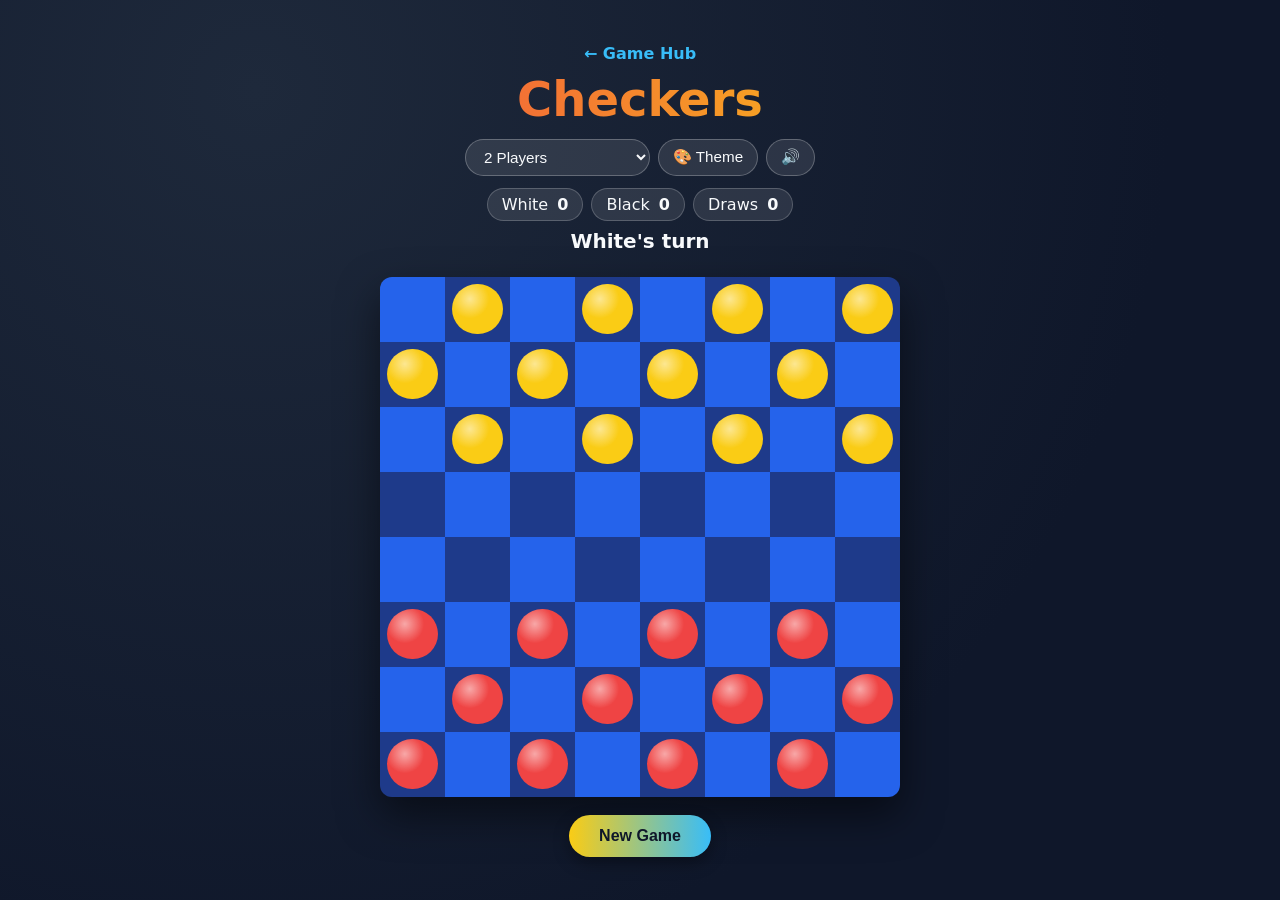
==== games/checkers/index.html @ c28ad2ba "Add Othello, Checkers, Gomoku, Chess" ====
<!DOCTYPE html>
<html lang="en">
<head>
  <meta charset="UTF-8">
  <meta name="viewport" content="width=device-width, initial-scale=1">
  <title>Checkers</title>
  <link rel="stylesheet" href="../../shared/common.css">
  <link rel="stylesheet" href="../../shared/board.css">
</head>
<body>
  <main>
    <a class="back" href="../../index.html">← Game Hub</a>
    <h1>Checkers</h1>
    <div class="controls">
      <select id="mode" aria-label="Game mode">
        <option value="2p">2 Players</option>
        <option value="easy">vs Computer (Easy)</option>
        <option value="hard">vs Computer (Hard)</option>
      </select>
      <button id="theme" class="ghost-btn">🎨 Theme</button>
      <button id="sound" class="ghost-btn">🔊</button>
    </div>
    <div id="scores"></div>
    <p id="status"></p>
    <div id="board" class="gb"></div>
    <button id="restart" class="primary">New Game</button>
  </main>
  <script src="../../shared/common.js"></script>
  <script src="../../shared/board.js"></script>
  <script src="script.js"></script>
</body>
</html>
---- shared/common.css ----
:root, body[data-theme="classic"] { --bg1:#0f172a; --bg2:#1e293b; --board:#2563eb; --board-dark:#1e3a8a; --hole:#0b1226; --red:#ef4444; --yellow:#facc15; --text:#f8fafc; --accent:#38bdf8; }
body[data-theme="neon"] { --bg1:#0a0014; --bg2:#2a0845; --board:#7c3aed; --board-dark:#4c1d95; --hole:#12001f; --red:#ff2d95; --yellow:#22f5c8; --text:#fdf4ff; --accent:#e879f9; }
body[data-theme="sunset"] { --bg1:#3b0d2e; --bg2:#c2410c; --board:#be123c; --board-dark:#7f1d1d; --hole:#2a0a14; --red:#fde047; --yellow:#38bdf8; --text:#fff7ed; --accent:#fdba74; }
* { box-sizing: border-box; }
body { margin: 0; min-height: 100vh; display: grid; place-items: center; color: var(--text);
  background: radial-gradient(circle at 20% 10%, var(--bg2), var(--bg1) 70%) fixed; font-family: system-ui, "Segoe UI", sans-serif; }
main { text-align: center; padding: 16px; width: min(94vw, 760px); }
h1 { margin: 0 0 12px; font-size: clamp(2rem, 7vw, 3rem);
  background: linear-gradient(90deg, var(--red), var(--yellow)); -webkit-background-clip: text; background-clip: text; color: transparent; }
.back { display: inline-block; margin-bottom: 8px; color: var(--accent); text-decoration: none; font-weight: 600; }
.back:hover { text-decoration: underline; }
.controls { display: flex; gap: 8px; justify-content: center; flex-wrap: wrap; margin-bottom: 12px; }
select, .ghost-btn { padding: 8px 14px; border-radius: 999px; font-size: 0.95rem; cursor: pointer; color: var(--text);
  background: rgba(255,255,255,0.1); border: 1px solid rgba(255,255,255,0.25); }
select option { color: #111; }
.ghost-btn:hover, select:hover { background: rgba(255,255,255,0.2); }
#scores { display: flex; gap: 8px; justify-content: center; flex-wrap: wrap; margin-bottom: 6px; }
.chip { padding: 6px 14px; border-radius: 999px; background: rgba(255,255,255,0.1); border: 1px solid rgba(255,255,255,0.2); }
.chip b { margin-left: 4px; }
#status { font-size: 1.25rem; font-weight: 600; min-height: 1.8em; margin: 8px 0 12px; }
.primary { padding: 12px 30px; font-size: 1rem; font-weight: 600; border: 0; border-radius: 999px; cursor: pointer;
  color: #0f172a; background: linear-gradient(90deg, var(--yellow), var(--accent)); box-shadow: 0 6px 16px rgba(0,0,0,0.35); }
#confetti { position: fixed; inset: 0; pointer-events: none; z-index: 10; }
@media (prefers-reduced-motion: reduce) { * { animation-duration: 0.01s !important; } }
---- shared/board.css ----
.gb { display: grid; grid-template-columns: repeat(var(--n), 1fr); width: min(94vw, 520px); margin: 0 auto 18px;
  border-radius: 12px; overflow: hidden; box-shadow: 0 18px 40px rgba(0,0,0,.5); user-select: none; }
.sq { aspect-ratio: 1; position: relative; display: grid; place-items: center; cursor: pointer; }
.sq.lt { background: var(--board); } .sq.dk { background: var(--board-dark); }
.pc { width: 78%; height: 78%; border-radius: 50%; display: grid; place-items: center; font-size: clamp(1rem, 5vw, 1.8rem); color: #fff; }
.sq.last .pc { animation: pop .25s; } @keyframes pop { from { transform: scale(.3); } }
.pc.blk { background: radial-gradient(circle at 35% 30%, #666, #000); box-shadow: 0 2px 5px #0008; }
.pc.wht { background: radial-gradient(circle at 35% 30%, #fff, #bbb); box-shadow: 0 2px 5px #0008; }
.pc.p1 { background: radial-gradient(circle at 35% 30%, #fff8, transparent 40%), var(--red); }
.pc.p2 { background: radial-gradient(circle at 35% 30%, #fff8, transparent 40%), var(--yellow); color: #333; }
.pc.ch { background: none; width: 100%; height: 100%; font-size: clamp(1.8rem, 9vw, 3.2rem); line-height: 1; }
.pc.ch.w { color: #fff; text-shadow: 0 0 3px #000, 0 0 3px #000, 0 2px 4px #000; }
.pc.ch.b { color: #111; text-shadow: 0 0 2px #fff9; }
.sq.sel { outline: 3px solid var(--accent); outline-offset: -3px; }
.sq.mv::after { content: ""; position: absolute; width: 28%; height: 28%; border-radius: 50%; background: var(--accent); opacity: .85; }
.sq.mv.cap::after { width: 86%; height: 86%; background: none; border: 4px solid var(--accent); }
.sq.last { box-shadow: inset 0 0 0 3px rgba(255,255,255,.5); }
.sq.chk { background: radial-gradient(circle, #f33 0, transparent 75%), var(--board); }
.gb.gm { background: #d9a441; } .gm .sq { background: #d9a441; border: 1px solid rgba(0,0,0,.3); } .gm .pc { width: 72%; height: 72%; }
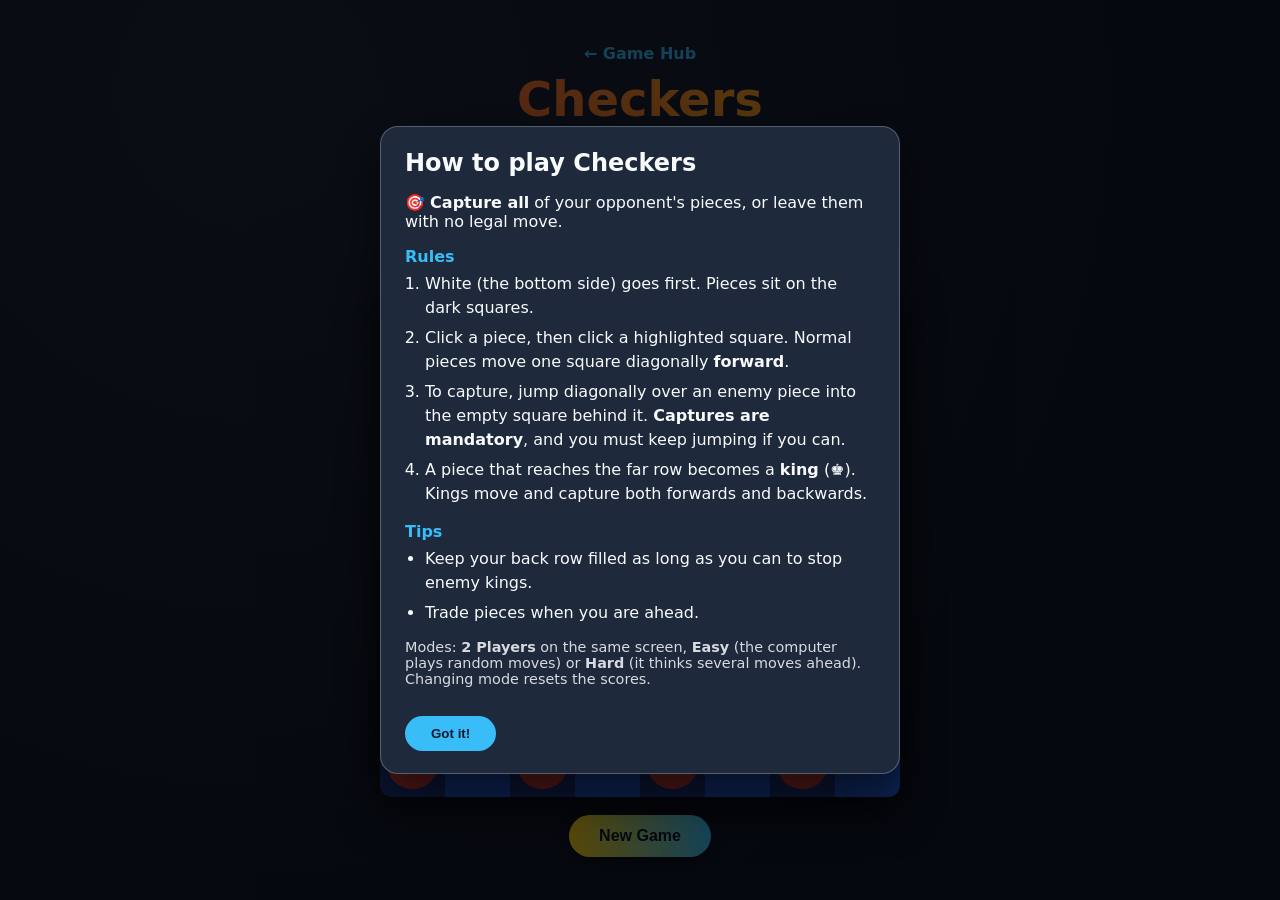
==== commit 5dbd704a: "Add How to Play instructions to all games" ====
--- a/games/checkers/index.html
+++ b/games/checkers/index.html
@@ -28,5 +28,6 @@
   <script src="../../shared/common.js"></script>
   <script src="../../shared/board.js"></script>
   <script src="script.js"></script>
+  <script src="../../shared/help.js"></script>
 </body>
 </html>
